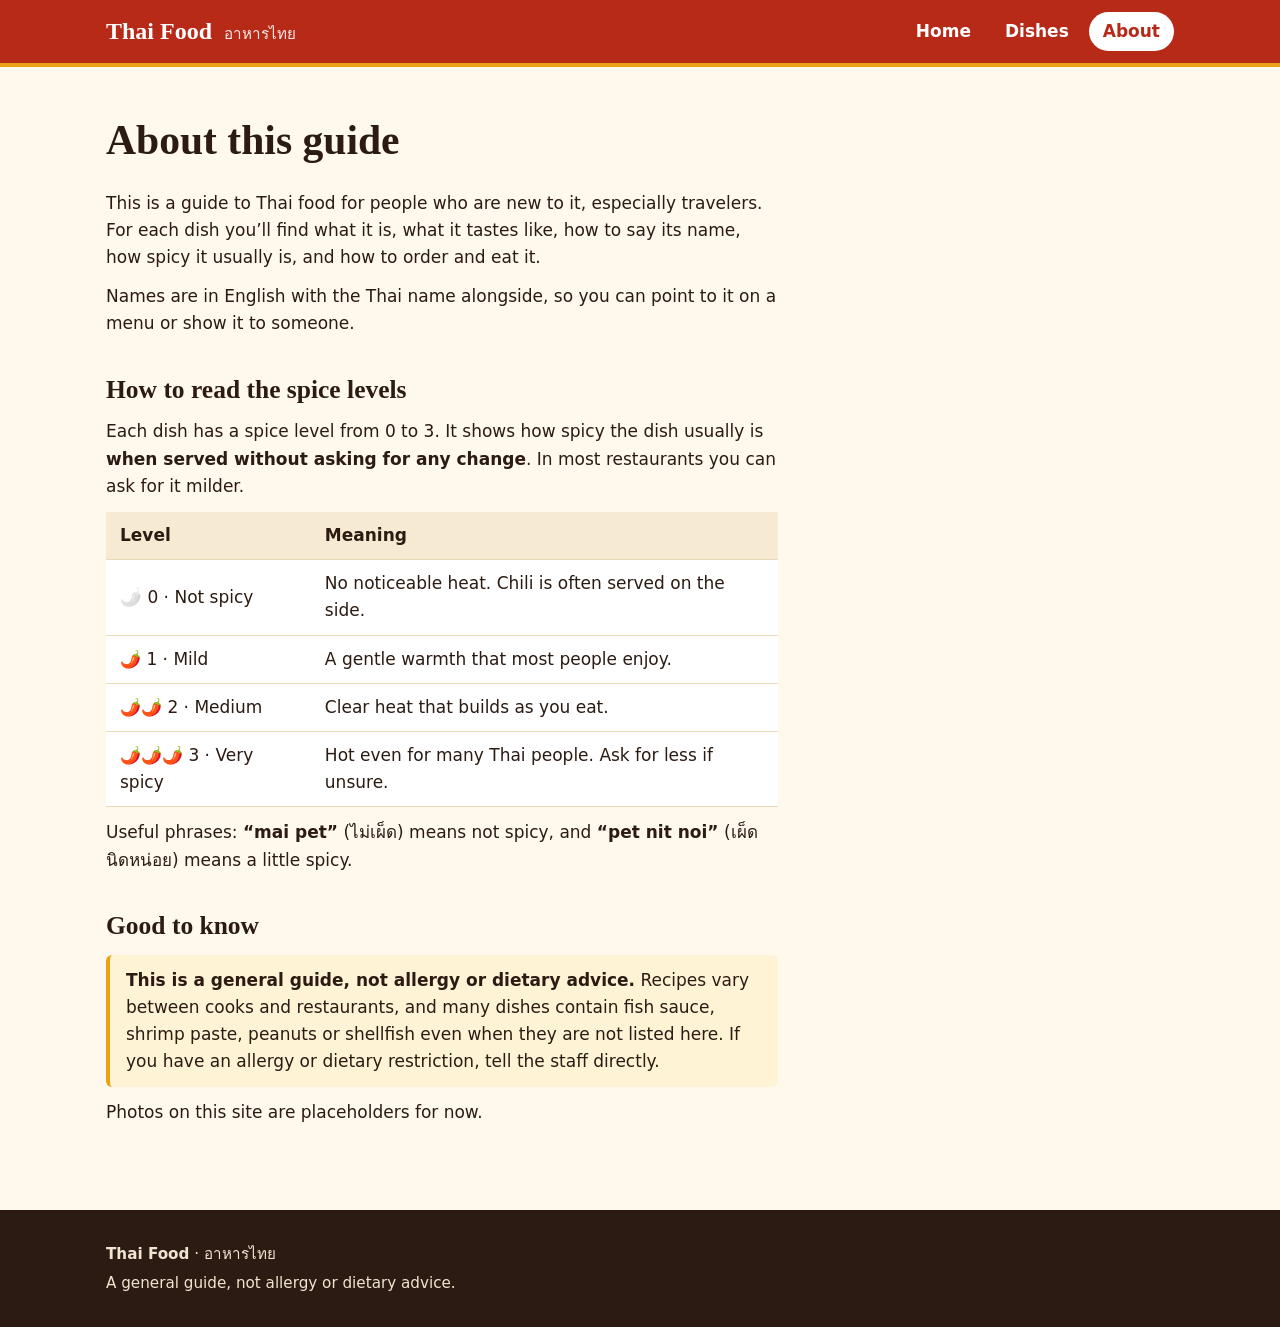
==== about.html @ 9ef38177 "Add Thai Food guide website with search and filters Co-Authored-By: Claude Sonnet 5 <noreply@anthrop" ====
<!DOCTYPE html>
<html lang="en">
<head>
  <meta charset="utf-8">
  <meta name="viewport" content="width=device-width, initial-scale=1">
  <title>About · Thai Food</title>
  <meta name="description" content="What this Thai food guide is, who it is for, and how to read the spice levels.">
  <link rel="stylesheet" href="style.css">
</head>
<body>
  <a class="skip-link" href="#main">Skip to content</a>
  <header class="site-header">
    <div class="container">
      <a class="brand" href="index.html">Thai Food <small lang="th">อาหารไทย</small></a>
      <nav class="site-nav" aria-label="Main">
        <a href="index.html">Home</a>
        <a href="dishes.html">Dishes</a>
        <a href="about.html" aria-current="page">About</a>
      </nav>
    </div>
  </header>

  <main id="main">
    <div class="container">
      <div class="page-head">
        <h1>About this guide</h1>
      </div>

      <div class="prose">
        <p>This is a guide to Thai food for people who are new to it, especially travelers. For each dish you’ll find what it is, what it tastes like, how to say its name, how spicy it usually is, and how to order and eat it.</p>
        <p>Names are in English with the Thai name alongside, so you can point to it on a menu or show it to someone.</p>

        <h2>How to read the spice levels</h2>
        <p>Each dish has a spice level from 0 to 3. It shows how spicy the dish usually is <strong>when served without asking for any change</strong>. In most restaurants you can ask for it milder.</p>
        <table class="spice-table">
          <thead>
            <tr><th scope="col">Level</th><th scope="col">Meaning</th></tr>
          </thead>
          <tbody>
            <tr><td><span class="chili" aria-hidden="true">🌶️</span>&nbsp;0 · Not spicy</td><td>No noticeable heat. Chili is often served on the side.</td></tr>
            <tr><td>🌶️&nbsp;1 · Mild</td><td>A gentle warmth that most people enjoy.</td></tr>
            <tr><td>🌶️🌶️&nbsp;2 · Medium</td><td>Clear heat that builds as you eat.</td></tr>
            <tr><td>🌶️🌶️🌶️&nbsp;3 · Very spicy</td><td>Hot even for many Thai people. Ask for less if unsure.</td></tr>
          </tbody>
        </table>
        <p>Useful phrases: <strong>“mai pet”</strong> (<span lang="th">ไม่เผ็ด</span>) means not spicy, and <strong>“pet nit noi”</strong> (<span lang="th">เผ็ดนิดหน่อย</span>) means a little spicy.</p>

        <h2>Good to know</h2>
        <p class="notice"><strong>This is a general guide, not allergy or dietary advice.</strong> Recipes vary between cooks and restaurants, and many dishes contain fish sauce, shrimp paste, peanuts or shellfish even when they are not listed here. If you have an allergy or dietary restriction, tell the staff directly.</p>
        <p>Photos on this site are placeholders for now.</p>
      </div>
    </div>
  </main>

  <footer class="site-footer">
    <div class="container">
      <p><strong>Thai Food</strong> · <span lang="th">อาหารไทย</span></p>
      <p>A general guide, not allergy or dietary advice.</p>
    </div>
  </footer>
</body>
</html>
---- style.css ----
/* Thai Food guide: warm spice palette on cream. No external fonts or assets. */

:root {
  --cream: #fff8ec;
  --cream-deep: #f7ead2;
  --ink: #2b1b12;
  --ink-soft: #5d4a3d;
  --chili: #b72a18;
  --chili-dark: #8f1f11;
  --orange: #e2661d;
  --turmeric: #e8a317;
  --line: #ead9b8;
  --card: #ffffff;
  --radius: 14px;
  --shadow: 0 2px 10px rgba(80, 45, 15, 0.1);
  --font: system-ui, -apple-system, "Segoe UI", "Leelawadee UI", "Noto Sans Thai", Tahoma, sans-serif;
  --font-display: Georgia, "Times New Roman", "Leelawadee UI", "Noto Serif Thai", serif;
}

* { box-sizing: border-box; }

html { scroll-behavior: smooth; }

body {
  margin: 0;
  background: var(--cream);
  color: var(--ink);
  font-family: var(--font);
  font-size: 1.0625rem;
  line-height: 1.6;
}

img { max-width: 100%; height: auto; display: block; }

a { color: var(--chili); }
a:hover { color: var(--chili-dark); }

:focus-visible {
  outline: 3px solid var(--orange);
  outline-offset: 2px;
}

.container {
  width: 100%;
  max-width: 1100px;
  margin: 0 auto;
  padding: 0 16px;
}

.skip-link {
  position: absolute;
  left: 8px;
  top: -60px;
  background: var(--ink);
  color: #fff;
  padding: 8px 14px;
  border-radius: 8px;
  z-index: 10;
}
.skip-link:focus { top: 8px; color: #fff; }

/* ---- Header / footer ---- */
.site-header {
  background: var(--chili);
  color: #fff;
  border-bottom: 4px solid var(--turmeric);
}
.site-header .container {
  display: flex;
  flex-wrap: wrap;
  align-items: center;
  justify-content: space-between;
  gap: 8px 24px;
  padding-top: 12px;
  padding-bottom: 12px;
}
.brand {
  color: #fff;
  text-decoration: none;
  font-family: var(--font-display);
  font-size: 1.5rem;
  font-weight: 700;
  line-height: 1.2;
}
.brand:hover { color: #fff; }
.brand small {
  font-family: var(--font);
  font-size: 0.95rem;
  font-weight: 400;
  opacity: 0.9;
  margin-left: 6px;
}
.site-nav { display: flex; gap: 6px; }
.site-nav a {
  color: #fff;
  text-decoration: none;
  padding: 6px 14px;
  border-radius: 999px;
  font-weight: 600;
}
.site-nav a:hover { background: rgba(255, 255, 255, 0.18); color: #fff; }
.site-nav a[aria-current="page"] { background: #fff; color: var(--chili); }

.site-footer {
  margin-top: 64px;
  background: var(--ink);
  color: #f1e5d1;
  padding: 28px 0;
  font-size: 0.95rem;
}
.site-footer p { margin: 4px 0; }
.site-footer a { color: #ffd98a; }

main { min-height: 60vh; }

/* ---- Buttons, pills, spice ---- */
.button {
  display: inline-block;
  background: var(--chili);
  color: #fff;
  text-decoration: none;
  padding: 12px 24px;
  border-radius: 999px;
  font-weight: 700;
}
.button:hover { background: var(--chili-dark); color: #fff; }
.button.light { background: #fff; color: var(--chili); }
.button.light:hover { background: var(--cream-deep); color: var(--chili-dark); }

.pill {
  display: inline-block;
  background: var(--cream-deep);
  color: var(--ink-soft);
  border: 1px solid var(--line);
  border-radius: 999px;
  padding: 1px 12px;
  font-size: 0.85rem;
  font-weight: 600;
}

.spice {
  display: inline-flex;
  align-items: center;
  gap: 2px;
}
.chili { font-size: 1.1rem; line-height: 1; opacity: 0.22; filter: grayscale(1); }
.chili.on { opacity: 1; filter: none; }
.spice-label {
  margin-left: 8px;
  font-size: 0.9rem;
  font-weight: 600;
  color: var(--ink-soft);
}

/* ---- Home ---- */
.hero {
  background: linear-gradient(135deg, var(--chili) 0%, var(--orange) 100%);
  color: #fff;
  padding: 64px 0 72px;
}
.hero h1 {
  font-family: var(--font-display);
  font-size: clamp(2.2rem, 6vw, 3.6rem);
  line-height: 1.15;
  margin: 0 0 16px;
}
.hero p {
  max-width: 34rem;
  font-size: 1.2rem;
  margin: 0 0 28px;
}

.section { padding-top: 48px; }
.section h2 {
  font-family: var(--font-display);
  font-size: 1.9rem;
  margin: 0 0 8px;
}
.section > .container > p.lead { margin: 0 0 24px; color: var(--ink-soft); }

.center { text-align: center; margin-top: 32px; }

/* ---- Dish cards ---- */
.grid {
  display: grid;
  grid-template-columns: repeat(auto-fill, minmax(250px, 1fr));
  gap: 20px;
}
.card {
  display: flex;
  flex-direction: column;
  background: var(--card);
  border: 1px solid var(--line);
  border-radius: var(--radius);
  box-shadow: var(--shadow);
  overflow: hidden;
  color: inherit;
  text-decoration: none;
  transition: transform 0.15s ease, box-shadow 0.15s ease;
}
.card:hover {
  transform: translateY(-3px);
  box-shadow: 0 8px 20px rgba(80, 45, 15, 0.18);
  color: inherit;
}
.card img { width: 100%; aspect-ratio: 3 / 2; object-fit: cover; }
.card-body { padding: 14px 16px 18px; display: flex; flex-direction: column; gap: 2px; }
.card h3 { font-size: 1.15rem; margin: 6px 0 0; line-height: 1.3; }
.thai { margin: 0; font-size: 1.05rem; color: var(--chili); font-weight: 600; }
.pron { margin: 0 0 6px; color: var(--ink-soft); font-style: italic; }

/* ---- Page headings ---- */
.page-head { padding: 40px 0 8px; }
.page-head h1 {
  font-family: var(--font-display);
  font-size: clamp(1.9rem, 5vw, 2.6rem);
  margin: 0 0 8px;
}
.page-head p { margin: 0; color: var(--ink-soft); max-width: 40rem; }

/* ---- Dishes: filters ---- */
.filters {
  background: var(--card);
  border: 1px solid var(--line);
  border-radius: var(--radius);
  padding: 16px;
  margin: 24px 0;
  display: grid;
  gap: 16px;
}
.filters label,
.filters .filter-title {
  display: block;
  font-weight: 700;
  margin-bottom: 6px;
  font-size: 0.95rem;
}
.filters input[type="search"] {
  width: 100%;
  font: inherit;
  padding: 10px 14px;
  border: 2px solid var(--line);
  border-radius: 10px;
  background: var(--cream);
  color: var(--ink);
}
.filters input[type="search"]:focus { border-color: var(--orange); outline: none; }
.chips { display: flex; flex-wrap: wrap; gap: 8px; }
.chip {
  font: inherit;
  font-size: 0.95rem;
  padding: 6px 14px;
  border-radius: 999px;
  border: 2px solid var(--line);
  background: var(--cream);
  color: var(--ink);
  cursor: pointer;
}
.chip:hover { border-color: var(--orange); }
.chip[aria-pressed="true"] {
  background: var(--chili);
  border-color: var(--chili);
  color: #fff;
  font-weight: 700;
}
.filter-foot {
  display: flex;
  flex-wrap: wrap;
  align-items: center;
  justify-content: space-between;
  gap: 8px;
}
.link-button {
  font: inherit;
  background: none;
  border: none;
  padding: 0;
  color: var(--chili);
  text-decoration: underline;
  cursor: pointer;
}
#result-count { color: var(--ink-soft); font-weight: 600; }
.empty {
  text-align: center;
  background: var(--card);
  border: 1px dashed var(--line);
  border-radius: var(--radius);
  padding: 40px 16px;
}
.empty[hidden], .grid[hidden] { display: none; }

/* ---- Dish detail ---- */
.back { margin: 24px 0 16px; }
.detail-head { display: grid; gap: 24px; align-items: start; }
.detail-head img {
  width: 100%;
  aspect-ratio: 3 / 2;
  object-fit: cover;
  border-radius: var(--radius);
  box-shadow: var(--shadow);
}
.detail-head h1 {
  font-family: var(--font-display);
  font-size: clamp(1.9rem, 5vw, 2.7rem);
  line-height: 1.15;
  margin: 8px 0 4px;
}
.thai-large { font-size: 1.6rem; }
.spice-note {
  margin: 12px 0 0;
  padding: 10px 14px;
  background: #fff3d6;
  border-left: 4px solid var(--turmeric);
  border-radius: 6px;
}
.detail-section {
  background: var(--card);
  border: 1px solid var(--line);
  border-radius: var(--radius);
  padding: 18px 22px;
  margin-top: 20px;
}
.detail-section h2 {
  font-family: var(--font-display);
  font-size: 1.35rem;
  margin: 0 0 8px;
  color: var(--chili);
}
.detail-section p { margin: 0; }
.tags { list-style: none; padding: 0; margin: 0; display: flex; flex-wrap: wrap; gap: 8px; }
.tags li {
  background: var(--cream-deep);
  border: 1px solid var(--line);
  border-radius: 999px;
  padding: 3px 14px;
}
.not-found { text-align: center; padding: 64px 0; }

/* ---- About ---- */
.prose { max-width: 42rem; padding-bottom: 8px; }
.prose h2 { font-family: var(--font-display); margin: 32px 0 8px; }
.prose p { margin: 0 0 12px; }
.spice-table { width: 100%; border-collapse: collapse; margin: 12px 0; background: var(--card); }
.spice-table th,
.spice-table td { text-align: left; padding: 10px 14px; border-bottom: 1px solid var(--line); vertical-align: middle; }
.spice-table th { background: var(--cream-deep); }
.notice {
  background: #fff3d6;
  border-left: 4px solid var(--turmeric);
  border-radius: 6px;
  padding: 12px 16px;
}

/* ---- Wider screens ---- */
@media (min-width: 760px) {
  .filters { grid-template-columns: 1fr 1fr; }
  .filters .field-wide,
  .filters .filter-foot { grid-column: 1 / -1; }
  .detail-head { grid-template-columns: 1.1fr 1fr; gap: 32px; }
}

@media (prefers-reduced-motion: reduce) {
  html { scroll-behavior: auto; }
  .card { transition: none; }
  .card:hover { transform: none; }
}
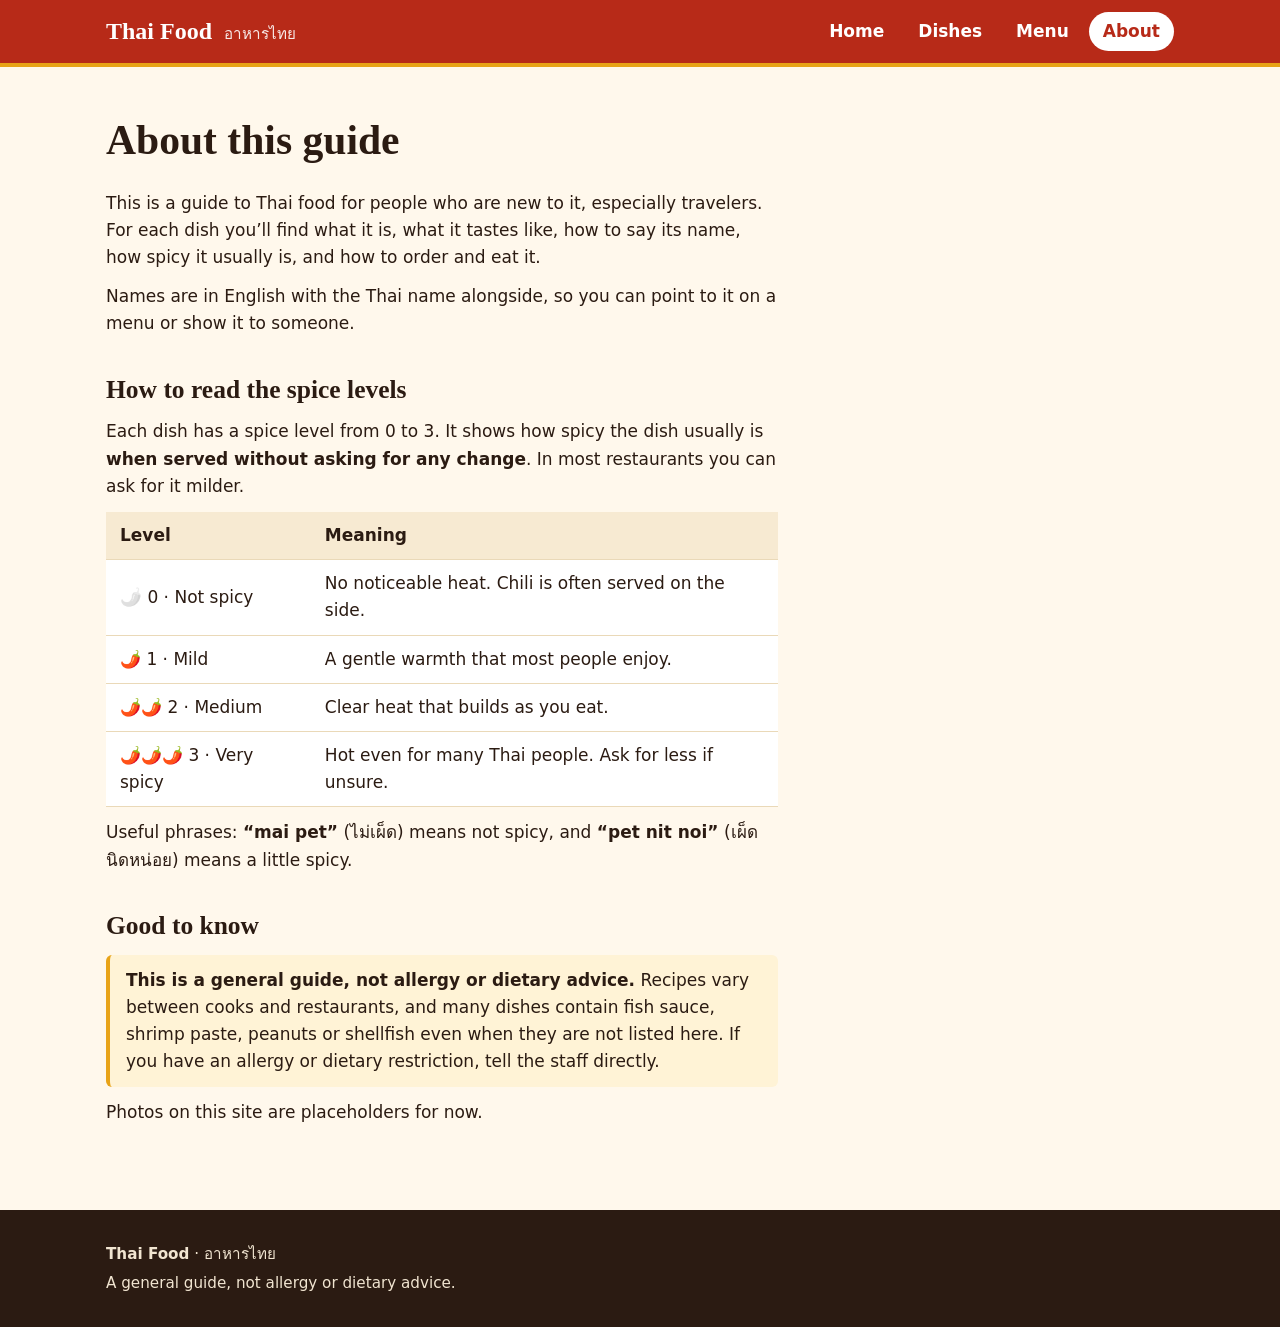
==== commit e1e8824b: "Add Menu page with typical prices Lists every Dish grouped by Category with a typical price in baht," ====
--- a/about.html
+++ b/about.html
@@ -15,6 +15,7 @@
       <nav class="site-nav" aria-label="Main">
         <a href="index.html">Home</a>
         <a href="dishes.html">Dishes</a>
+        <a href="menu.html">Menu</a>
         <a href="about.html" aria-current="page">About</a>
       </nav>
     </div>
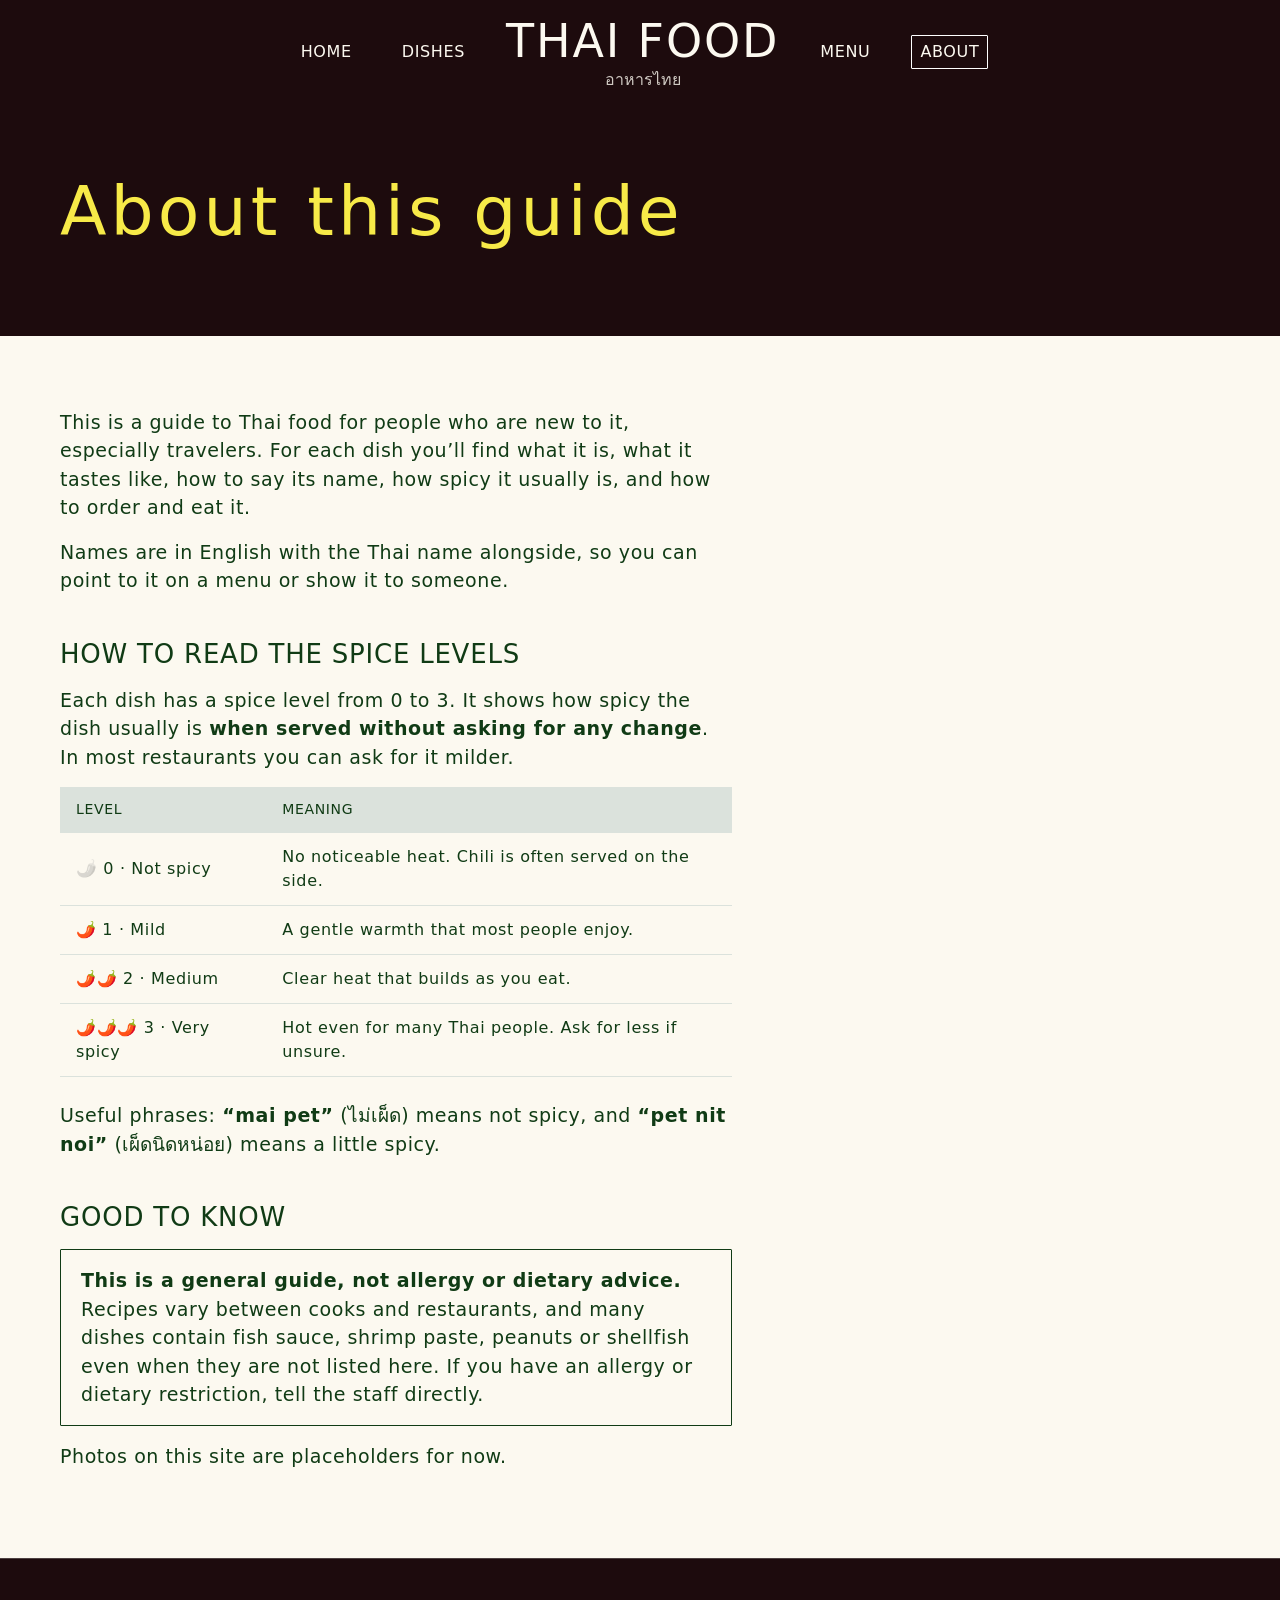
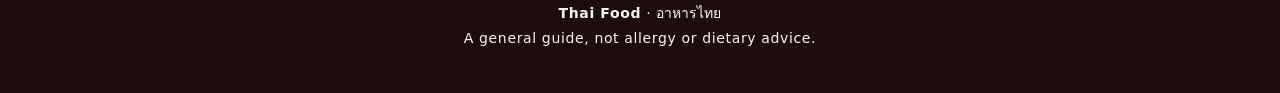
==== commit d9d4e2f5: "Redesign site after DESIGN.md (Limón): dark canvas, cream sections, lemon accent Co-Authored-By: Cla" ====
--- a/about.html
+++ b/about.html
@@ -22,11 +22,16 @@
   </header>
 
   <main id="main">
-    <div class="container">
-      <div class="page-head">
-        <h1>About this guide</h1>
+    <section class="band dark">
+      <div class="container">
+        <div class="page-head">
+          <h1>About this guide</h1>
+        </div>
       </div>
+    </section>
 
+    <section class="band cream">
+      <div class="container">
       <div class="prose">
         <p>This is a guide to Thai food for people who are new to it, especially travelers. For each dish you’ll find what it is, what it tastes like, how to say its name, how spicy it usually is, and how to order and eat it.</p>
         <p>Names are in English with the Thai name alongside, so you can point to it on a menu or show it to someone.</p>
@@ -50,7 +55,8 @@
         <p class="notice"><strong>This is a general guide, not allergy or dietary advice.</strong> Recipes vary between cooks and restaurants, and many dishes contain fish sauce, shrimp paste, peanuts or shellfish even when they are not listed here. If you have an allergy or dietary restriction, tell the staff directly.</p>
         <p>Photos on this site are placeholders for now.</p>
       </div>
-    </div>
+      </div>
+    </section>
   </main>
 
   <footer class="site-footer">
@@ -59,5 +65,7 @@
       <p>A general guide, not allergy or dietary advice.</p>
     </div>
   </footer>
+
+  <script src="app.js"></script>
 </body>
 </html>
--- a/style.css
+++ b/style.css
@@ -1,20 +1,21 @@
-/* Thai Food guide: warm spice palette on cream. No external fonts or assets. */
+/* Thai Food guide, styled after .claude/DESIGN.md ("Limón": moody brasserie under candlelight).
+   Dark olive canvas, warm cream reading sections, one lemon accent. Flat: no shadows,
+   gradients or rounded corners. No external fonts or assets (VenusCom is replaced by the
+   system stack; the wide positive tracking is what carries the look). */
 
 :root {
-  --cream: #fff8ec;
-  --cream-deep: #f7ead2;
-  --ink: #2b1b12;
-  --ink-soft: #5d4a3d;
-  --chili: #b72a18;
-  --chili-dark: #8f1f11;
-  --orange: #e2661d;
-  --turmeric: #e8a317;
-  --line: #ead9b8;
-  --card: #ffffff;
-  --radius: 14px;
-  --shadow: 0 2px 10px rgba(80, 45, 15, 0.1);
-  --font: system-ui, -apple-system, "Segoe UI", "Leelawadee UI", "Noto Sans Thai", Tahoma, sans-serif;
-  --font-display: Georgia, "Times New Roman", "Leelawadee UI", "Noto Serif Thai", serif;
+  --black-olive: #1d0b0d;
+  --forest-ink: #103b15;
+  --lemon: #f7ea48;
+  --cream: #fcf9f0;
+  --sage: #dbe2dc;
+  --white: #ffffff;
+
+  --radius: 1px;
+  --gap: 20px;
+  --band-pad: 60px;
+
+  --font: "Outfit", "DM Sans", "Plus Jakarta Sans", system-ui, -apple-system, "Segoe UI", "Leelawadee UI", "Noto Sans Thai", Tahoma, sans-serif;
 }
 
 * { box-sizing: border-box; }
@@ -23,119 +24,159 @@
 
 body {
   margin: 0;
-  background: var(--cream);
-  color: var(--ink);
+  background: var(--black-olive);
+  color: var(--cream);
   font-family: var(--font);
-  font-size: 1.0625rem;
-  line-height: 1.6;
-}
+  font-size: 1rem;
+  line-height: 1.5;
+  letter-spacing: 0.04em;
+}
+
+/* Thai script is not tracked out: wide spacing breaks up its stacked vowels and tone marks. */
+[lang="th"], .thai { letter-spacing: 0; }
 
 img { max-width: 100%; height: auto; display: block; }
 
-a { color: var(--chili); }
-a:hover { color: var(--chili-dark); }
+a { color: var(--lemon); }
+a:hover { text-decoration: none; }
 
 :focus-visible {
-  outline: 3px solid var(--orange);
-  outline-offset: 2px;
-}
+  outline: 2px solid var(--lemon);
+  outline-offset: 3px;
+}
+.cream :focus-visible { outline-color: var(--forest-ink); }
 
 .container {
   width: 100%;
-  max-width: 1100px;
+  max-width: 1200px;
   margin: 0 auto;
-  padding: 0 16px;
+  padding: 0 20px;
 }
 
 .skip-link {
   position: absolute;
   left: 8px;
   top: -60px;
-  background: var(--ink);
-  color: #fff;
-  padding: 8px 14px;
-  border-radius: 8px;
-  z-index: 10;
-}
-.skip-link:focus { top: 8px; color: #fff; }
+  background: var(--lemon);
+  color: var(--black-olive);
+  padding: 12px 16px;
+  border-radius: var(--radius);
+  font-weight: 600;
+  z-index: 20;
+}
+.skip-link:focus { top: 8px; color: var(--black-olive); }
+
+/* ---- Bands: dark canvas and cream reading sections ---- */
+.band { padding: var(--band-pad) 0; }
+.band.dark { background: var(--black-olive); color: var(--cream); }
+.band.cream { background: var(--cream); color: var(--forest-ink); }
+.cream a { color: var(--forest-ink); }
 
 /* ---- Header / footer ---- */
 .site-header {
-  background: var(--chili);
-  color: #fff;
-  border-bottom: 4px solid var(--turmeric);
+  background: var(--black-olive);
+  color: var(--cream);
 }
 .site-header .container {
   display: flex;
   flex-wrap: wrap;
   align-items: center;
-  justify-content: space-between;
-  gap: 8px 24px;
-  padding-top: 12px;
-  padding-bottom: 12px;
+  justify-content: center;
+  gap: 8px 28px;
+  min-height: 80px;
+  padding-top: 16px;
+  padding-bottom: 16px;
 }
 .brand {
-  color: #fff;
+  order: -1;
+  flex-basis: 100%;
+  text-align: center;
+  color: var(--cream);
   text-decoration: none;
-  font-family: var(--font-display);
-  font-size: 1.5rem;
-  font-weight: 700;
-  line-height: 1.2;
-}
-.brand:hover { color: #fff; }
+  font-size: 1.75rem;
+  font-weight: 500;
+  line-height: 1.1;
+  letter-spacing: 0.06em;
+  text-transform: uppercase;
+}
+.brand:hover { color: var(--cream); }
 .brand small {
-  font-family: var(--font);
-  font-size: 0.95rem;
+  display: block;
+  margin-top: 4px;
+  font-size: 0.875rem;
   font-weight: 400;
-  opacity: 0.9;
-  margin-left: 6px;
-}
-.site-nav { display: flex; gap: 6px; }
+  letter-spacing: 0;
+  text-transform: none;
+  opacity: 0.8;
+}
+/* The nav wrapper dissolves so its links can flank the centered wordmark. */
+.site-nav { display: contents; }
 .site-nav a {
-  color: #fff;
+  color: var(--cream);
   text-decoration: none;
-  padding: 6px 14px;
-  border-radius: 999px;
-  font-weight: 600;
-}
-.site-nav a:hover { background: rgba(255, 255, 255, 0.18); color: #fff; }
-.site-nav a[aria-current="page"] { background: #fff; color: var(--chili); }
+  text-transform: uppercase;
+  font-size: 1rem;
+  padding: 4px 8px;
+  border: 1px solid transparent;
+  border-radius: var(--radius);
+}
+.site-nav a:hover { border-color: var(--sage); color: var(--cream); }
+.site-nav a[aria-current="page"] { border-color: var(--white); }
+
+@media (min-width: 900px) {
+  .site-header .container { flex-wrap: nowrap; gap: 32px; }
+  .brand { order: 0; flex-basis: auto; font-size: 2.875rem; letter-spacing: 0.04em; }
+  .brand small { font-size: 1rem; }
+  .site-nav a:nth-child(-n + 2) { order: -1; }
+  .site-nav a:nth-child(n + 3) { order: 1; }
+}
 
 .site-footer {
-  margin-top: 64px;
-  background: var(--ink);
-  color: #f1e5d1;
-  padding: 28px 0;
-  font-size: 0.95rem;
+  background: var(--black-olive);
+  color: var(--cream);
+  padding: 40px 0;
+  font-size: 0.875rem;
+  border-top: 1px solid rgba(219, 226, 220, 0.25);
 }
 .site-footer p { margin: 4px 0; }
-.site-footer a { color: #ffd98a; }
+.site-footer .container { text-align: center; }
 
 main { min-height: 60vh; }
 
-/* ---- Buttons, pills, spice ---- */
+/* ---- Buttons, badges, spice ---- */
+/* Filled lemon CTA. Only ever placed on the dark canvas. */
 .button {
   display: inline-block;
-  background: var(--chili);
-  color: #fff;
+  background: var(--lemon);
+  color: var(--black-olive);
   text-decoration: none;
-  padding: 12px 24px;
-  border-radius: 999px;
-  font-weight: 700;
-}
-.button:hover { background: var(--chili-dark); color: #fff; }
-.button.light { background: #fff; color: var(--chili); }
-.button.light:hover { background: var(--cream-deep); color: var(--chili-dark); }
+  padding: 12px 16px;
+  border-radius: var(--radius);
+  font-weight: 600;
+  text-transform: uppercase;
+}
+.button:hover { background: var(--white); color: var(--black-olive); }
+
+/* Ghost link with an arrow, used on cream and in cards. */
+.ghost-link {
+  display: inline-block;
+  color: var(--forest-ink);
+  text-decoration: none;
+  text-transform: uppercase;
+  font-weight: 500;
+}
+.ghost-link::after { content: " \2192"; }
+.ghost-link:hover, a:hover .ghost-link { text-decoration: underline; }
 
 .pill {
   display: inline-block;
-  background: var(--cream-deep);
-  color: var(--ink-soft);
-  border: 1px solid var(--line);
-  border-radius: 999px;
-  padding: 1px 12px;
-  font-size: 0.85rem;
-  font-weight: 600;
+  border: 1px solid currentColor;
+  border-radius: var(--radius);
+  padding: 0 8px;
+  font-size: 0.75rem;
+  font-weight: 500;
+  text-transform: uppercase;
+  letter-spacing: 0.08em;
 }
 
 .spice {
@@ -143,125 +184,134 @@
   align-items: center;
   gap: 2px;
 }
-.chili { font-size: 1.1rem; line-height: 1; opacity: 0.22; filter: grayscale(1); }
+.chili { font-size: 1.05rem; line-height: 1; opacity: 0.25; filter: grayscale(1); }
 .chili.on { opacity: 1; filter: none; }
 .spice-label {
   margin-left: 8px;
-  font-size: 0.9rem;
-  font-weight: 600;
-  color: var(--ink-soft);
-}
-
-/* ---- Home ---- */
-.hero {
-  background: linear-gradient(135deg, var(--chili) 0%, var(--orange) 100%);
-  color: #fff;
-  padding: 64px 0 72px;
-}
+  font-size: 0.875rem;
+  font-weight: 500;
+}
+
+/* ---- Home hero ---- */
+.hero { padding: 72px 0 96px; }
 .hero h1 {
-  font-family: var(--font-display);
-  font-size: clamp(2.2rem, 6vw, 3.6rem);
+  font-size: clamp(2.875rem, 9vw, 4.6875rem);
+  font-weight: 400;
+  line-height: 1;
+  letter-spacing: 0.06em;
+  color: var(--lemon);
+  margin: 0 0 24px;
+}
+.hero p {
+  max-width: 36rem;
+  font-size: 1.25rem;
+  line-height: 1.4;
+  letter-spacing: 0.02em;
+  margin: 0 0 32px;
+}
+
+/* ---- Section headings ---- */
+.section h2,
+.detail-section h2 {
+  font-size: clamp(1.625rem, 4vw, 2.25rem);
+  font-weight: 500;
   line-height: 1.15;
-  margin: 0 0 16px;
-}
-.hero p {
-  max-width: 34rem;
-  font-size: 1.2rem;
-  margin: 0 0 28px;
-}
-
-.section { padding-top: 48px; }
-.section h2 {
-  font-family: var(--font-display);
-  font-size: 1.9rem;
-  margin: 0 0 8px;
-}
-.section > .container > p.lead { margin: 0 0 24px; color: var(--ink-soft); }
-
-.center { text-align: center; margin-top: 32px; }
-
-/* ---- Dish cards ---- */
+  letter-spacing: 0.03em;
+  margin: 0 0 12px;
+}
+.section > .container > p.lead {
+  max-width: 40rem;
+  font-size: 1.1875rem;
+  line-height: 1.4;
+  margin: 0 0 32px;
+}
+
+.center { text-align: center; margin: 48px 0 0; }
+
+/* ---- Dish cards: an unchromed photograph with a caption beneath ---- */
 .grid {
   display: grid;
-  grid-template-columns: repeat(auto-fill, minmax(250px, 1fr));
-  gap: 20px;
+  grid-template-columns: repeat(auto-fill, minmax(280px, 1fr));
+  gap: 40px 30px;
 }
 .card {
   display: flex;
   flex-direction: column;
-  background: var(--card);
-  border: 1px solid var(--line);
-  border-radius: var(--radius);
-  box-shadow: var(--shadow);
-  overflow: hidden;
   color: inherit;
   text-decoration: none;
-  transition: transform 0.15s ease, box-shadow 0.15s ease;
-}
-.card:hover {
-  transform: translateY(-3px);
-  box-shadow: 0 8px 20px rgba(80, 45, 15, 0.18);
-  color: inherit;
-}
-.card img { width: 100%; aspect-ratio: 3 / 2; object-fit: cover; }
-.card-body { padding: 14px 16px 18px; display: flex; flex-direction: column; gap: 2px; }
-.card h3 { font-size: 1.15rem; margin: 6px 0 0; line-height: 1.3; }
-.thai { margin: 0; font-size: 1.05rem; color: var(--chili); font-weight: 600; }
-.pron { margin: 0 0 6px; color: var(--ink-soft); font-style: italic; }
-
-/* ---- Page headings ---- */
-.page-head { padding: 40px 0 8px; }
+}
+.cream a.card, .cream a.card:hover { color: var(--forest-ink); }
+.card img { width: 100%; aspect-ratio: 1 / 1; object-fit: cover; }
+.card-body { padding: 24px 0 0; display: flex; flex-direction: column; align-items: flex-start; gap: 4px; }
+.card h3 { font-size: 1.25rem; font-weight: 500; margin: 8px 0 0; line-height: 1.25; letter-spacing: 0.02em; }
+.card:hover h3 { text-decoration: underline; }
+.thai { margin: 0; font-size: 1.1875rem; font-weight: 500; }
+.pron { margin: 0 0 8px; opacity: 0.75; }
+.card .ghost-link { margin-top: 12px; font-size: 1rem; }
+
+/* ---- Page heads ---- */
+.page-head { padding: 0; }
 .page-head h1 {
-  font-family: var(--font-display);
-  font-size: clamp(1.9rem, 5vw, 2.6rem);
-  margin: 0 0 8px;
-}
-.page-head p { margin: 0; color: var(--ink-soft); max-width: 40rem; }
-
-/* ---- Dishes: filters ---- */
+  font-size: clamp(2.875rem, 7vw, 4.25rem);
+  font-weight: 400;
+  line-height: 1.05;
+  letter-spacing: 0.06em;
+  color: var(--lemon);
+  margin: 0 0 16px;
+}
+.page-head p {
+  margin: 0;
+  max-width: 40rem;
+  font-size: 1.25rem;
+  line-height: 1.4;
+  letter-spacing: 0.02em;
+}
+
+/* ---- Filters ---- */
 .filters {
-  background: var(--card);
-  border: 1px solid var(--line);
-  border-radius: var(--radius);
-  padding: 16px;
-  margin: 24px 0;
+  border-top: 1px solid var(--sage);
+  border-bottom: 1px solid var(--sage);
+  padding: 24px 0;
+  margin: 0 0 40px;
   display: grid;
-  gap: 16px;
+  gap: 20px;
 }
 .filters label,
 .filters .filter-title {
   display: block;
-  font-weight: 700;
-  margin-bottom: 6px;
-  font-size: 0.95rem;
+  font-weight: 500;
+  text-transform: uppercase;
+  margin-bottom: 8px;
+  font-size: 0.875rem;
 }
 .filters input[type="search"] {
   width: 100%;
   font: inherit;
-  padding: 10px 14px;
-  border: 2px solid var(--line);
-  border-radius: 10px;
-  background: var(--cream);
-  color: var(--ink);
-}
-.filters input[type="search"]:focus { border-color: var(--orange); outline: none; }
+  letter-spacing: 0.02em;
+  padding: 12px 16px;
+  border: 1px solid var(--forest-ink);
+  border-radius: var(--radius);
+  background: var(--white);
+  color: var(--black-olive);
+}
+.filters input[type="search"]:focus-visible { outline: 2px solid var(--forest-ink); outline-offset: 2px; }
 .chips { display: flex; flex-wrap: wrap; gap: 8px; }
 .chip {
   font: inherit;
-  font-size: 0.95rem;
-  padding: 6px 14px;
-  border-radius: 999px;
-  border: 2px solid var(--line);
-  background: var(--cream);
-  color: var(--ink);
+  font-size: 0.9375rem;
+  padding: 6px 12px;
+  border-radius: var(--radius);
+  border: 1px solid var(--forest-ink);
+  background: transparent;
+  color: var(--forest-ink);
   cursor: pointer;
 }
-.chip:hover { border-color: var(--orange); }
+.chip:hover { background: var(--sage); }
 .chip[aria-pressed="true"] {
-  background: var(--chili);
-  border-color: var(--chili);
-  color: #fff;
-  font-weight: 700;
+  background: var(--black-olive);
+  border-color: var(--black-olive);
+  color: var(--lemon);
+  font-weight: 600;
 }
 .filter-foot {
   display: flex;
@@ -272,95 +322,118 @@
 }
 .link-button {
   font: inherit;
+  letter-spacing: inherit;
   background: none;
   border: none;
   padding: 0;
-  color: var(--chili);
+  color: var(--forest-ink);
+  text-transform: uppercase;
+  font-weight: 500;
   text-decoration: underline;
   cursor: pointer;
 }
-#result-count { color: var(--ink-soft); font-weight: 600; }
+.link-button:hover { text-decoration: none; }
+#result-count { font-weight: 500; }
 .empty {
   text-align: center;
-  background: var(--card);
-  border: 1px dashed var(--line);
-  border-radius: var(--radius);
-  padding: 40px 16px;
+  border: 1px dashed var(--forest-ink);
+  border-radius: var(--radius);
+  padding: 48px 16px;
 }
 .empty[hidden], .grid[hidden] { display: none; }
 
 /* ---- Dish detail ---- */
-.back { margin: 24px 0 16px; }
-.detail-head { display: grid; gap: 24px; align-items: start; }
-.detail-head img {
-  width: 100%;
-  aspect-ratio: 3 / 2;
-  object-fit: cover;
-  border-radius: var(--radius);
-  box-shadow: var(--shadow);
-}
+.back { margin: 0 0 32px; text-transform: uppercase; font-size: 0.875rem; }
+.back a { text-decoration: none; }
+.back a:hover { text-decoration: underline; }
+.detail-head { display: grid; gap: 32px; align-items: center; }
+.detail-head img { width: 100%; aspect-ratio: 1 / 1; object-fit: cover; }
 .detail-head h1 {
-  font-family: var(--font-display);
-  font-size: clamp(1.9rem, 5vw, 2.7rem);
-  line-height: 1.15;
-  margin: 8px 0 4px;
-}
-.thai-large { font-size: 1.6rem; }
+  font-size: clamp(2.875rem, 7vw, 4.25rem);
+  font-weight: 400;
+  color: var(--lemon);
+  line-height: 1.05;
+  letter-spacing: 0.06em;
+  margin: 16px 0 12px;
+}
+.thai-large { font-size: 1.75rem; }
+.detail-head .pron { opacity: 1; font-size: 1.1875rem; }
 .spice-note {
-  margin: 12px 0 0;
-  padding: 10px 14px;
-  background: #fff3d6;
-  border-left: 4px solid var(--turmeric);
-  border-radius: 6px;
+  margin: 20px 0 0;
+  padding: 0 0 0 16px;
+  border-left: 1px solid var(--lemon);
+  max-width: 34rem;
 }
 .detail-section {
-  background: var(--card);
-  border: 1px solid var(--line);
-  border-radius: var(--radius);
-  padding: 18px 22px;
-  margin-top: 20px;
-}
-.detail-section h2 {
-  font-family: var(--font-display);
-  font-size: 1.35rem;
-  margin: 0 0 8px;
-  color: var(--chili);
-}
-.detail-section p { margin: 0; }
+  display: grid;
+  gap: 8px 40px;
+  padding: 32px 0;
+  border-top: 1px solid var(--sage);
+}
+.detail-section:first-child { border-top: 0; padding-top: 0; }
+.detail-section:last-child { padding-bottom: 0; }
+.detail-section h2 { font-size: 1.625rem; text-transform: uppercase; margin: 0; }
+.detail-section p { margin: 0; font-size: 1.1875rem; line-height: 1.5; letter-spacing: 0.03em; max-width: 40rem; }
 .tags { list-style: none; padding: 0; margin: 0; display: flex; flex-wrap: wrap; gap: 8px; }
 .tags li {
-  background: var(--cream-deep);
-  border: 1px solid var(--line);
-  border-radius: 999px;
-  padding: 3px 14px;
-}
-.not-found { text-align: center; padding: 64px 0; }
+  border: 1px solid var(--forest-ink);
+  border-radius: var(--radius);
+  padding: 4px 12px;
+}
+.not-found { text-align: center; padding: 32px 0; }
+.not-found h1 { font-size: clamp(2.875rem, 7vw, 4.25rem); font-weight: 400; color: var(--lemon); margin: 0 0 16px; letter-spacing: 0.06em; }
 
 /* ---- About ---- */
-.prose { max-width: 42rem; padding-bottom: 8px; }
-.prose h2 { font-family: var(--font-display); margin: 32px 0 8px; }
-.prose p { margin: 0 0 12px; }
-.spice-table { width: 100%; border-collapse: collapse; margin: 12px 0; background: var(--card); }
+.prose { max-width: 42rem; }
+.prose h2 {
+  font-size: 1.625rem;
+  font-weight: 500;
+  text-transform: uppercase;
+  letter-spacing: 0.03em;
+  margin: 40px 0 12px;
+}
+.prose h2:first-child { margin-top: 0; }
+.prose p { margin: 0 0 16px; font-size: 1.1875rem; line-height: 1.5; letter-spacing: 0.03em; }
+.spice-table { width: 100%; border-collapse: collapse; margin: 16px 0 24px; }
 .spice-table th,
-.spice-table td { text-align: left; padding: 10px 14px; border-bottom: 1px solid var(--line); vertical-align: middle; }
-.spice-table th { background: var(--cream-deep); }
+.spice-table td { text-align: left; padding: 12px 16px; border-bottom: 1px solid var(--sage); vertical-align: middle; }
+.spice-table th { background: var(--sage); text-transform: uppercase; font-size: 0.875rem; font-weight: 500; }
 .notice {
-  background: #fff3d6;
-  border-left: 4px solid var(--turmeric);
-  border-radius: 6px;
-  padding: 12px 16px;
-}
+  border: 1px solid var(--forest-ink);
+  border-radius: var(--radius);
+  padding: 16px 20px;
+}
+
+/* ---- Back to top ---- */
+.to-top {
+  position: fixed;
+  right: 24px;
+  bottom: 24px;
+  width: 40px;
+  height: 40px;
+  border: 0;
+  border-radius: 40px;
+  background: var(--forest-ink);
+  color: var(--cream);
+  cursor: pointer;
+  display: none;
+  align-items: center;
+  justify-content: center;
+  padding: 0;
+}
+.to-top.visible { display: flex; }
+.to-top svg { width: 16px; height: 16px; }
 
 /* ---- Wider screens ---- */
 @media (min-width: 760px) {
+  :root { --band-pad: 72px; }
   .filters { grid-template-columns: 1fr 1fr; }
   .filters .field-wide,
   .filters .filter-foot { grid-column: 1 / -1; }
-  .detail-head { grid-template-columns: 1.1fr 1fr; gap: 32px; }
+  .detail-head { grid-template-columns: 1.1fr 1fr; gap: 56px; }
+  .detail-section { grid-template-columns: 240px 1fr; }
 }
 
 @media (prefers-reduced-motion: reduce) {
   html { scroll-behavior: auto; }
-  .card { transition: none; }
-  .card:hover { transform: none; }
-}
+}
